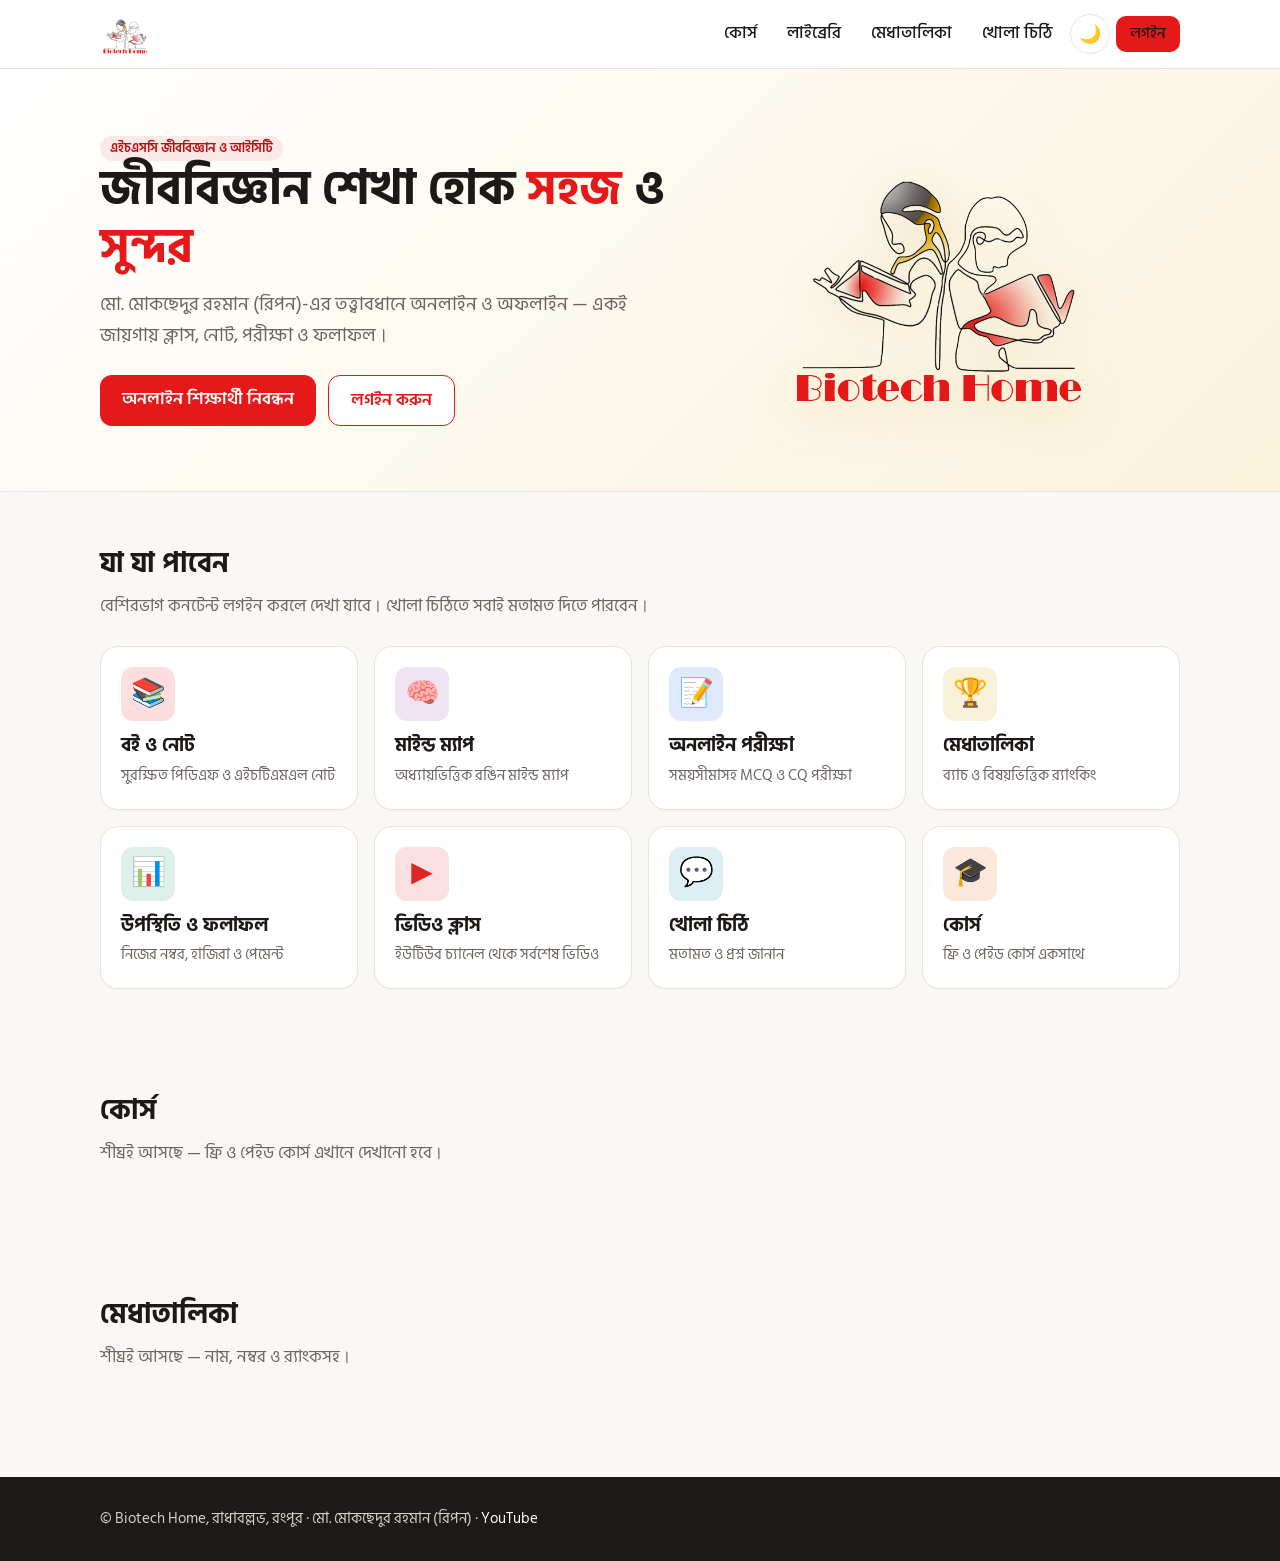
==== site/index.html @ c335e8e0 "Add website v1: home, login, register, dashboard, admin, open letters, dark mode Co-Authored-By: Cla" ====
<!DOCTYPE html>
<html lang="bn"><head><meta charset="utf-8"><meta name="viewport" content="width=device-width,initial-scale=1">
<title>Biotech Home — এইচএসসি জীববিজ্ঞান</title><link rel="icon" href="assets/favicon.png"><link rel="stylesheet" href="css/style.css"><script>try{var t=localStorage.getItem("bh-theme")||(matchMedia("(prefers-color-scheme: dark)").matches?"dark":"light");document.documentElement.dataset.theme=t}catch(e){}</script></head><body>
<header class="top"><div class="wrap"><a class="brand" href="index.html"><img src="assets/logo-clear.png" alt="Biotech Home"></a>
<nav class="nav"><a class="hide-m" href="index.html#courses">কোর্স</a><a class="hide-m" href="index.html#library">লাইব্রেরি</a><a class="hide-m" href="index.html#merit">মেধাতালিকা</a><a class="hide-m" href="letters.html">খোলা চিঠি</a><button class="theme" id="theme" aria-label="থিম পরিবর্তন">🌙</button><span id="navauth"><a class="btn sm" href="login.html">লগইন</a></span></nav></div></header>

<section class="hero"><div class="wrap"><div><span class="tag red">এইচএসসি জীববিজ্ঞান ও আইসিটি</span>
<h1>জীববিজ্ঞান শেখা হোক <em>সহজ</em> ও <em>সুন্দর</em></h1>
<p>মো. মোকছেদুর রহমান (রিপন)-এর তত্ত্বাবধানে অনলাইন ও অফলাইন — একই জায়গায় ক্লাস, নোট, পরীক্ষা ও ফলাফল।</p>
<div class="cta"><a class="btn" href="register.html">অনলাইন শিক্ষার্থী নিবন্ধন</a><a class="btn ghost" href="login.html">লগইন করুন</a></div></div>
<div class="art"><img src="assets/logo-clear.png" alt="Biotech Home লোগো"></div></div></section>
<section class="blk" id="library"><div class="wrap"><h2>যা যা পাবেন</h2><p class="sub">বেশিরভাগ কনটেন্ট লগইন করলে দেখা যাবে। খোলা চিঠিতে সবাই মতামত দিতে পারবেন।</p><div class="grid"><a class="card tile" style="--c:#E51919" href="login.html"><div class="ic">📚</div><b>বই ও নোট</b><span>সুরক্ষিত পিডিএফ ও এইচটিএমএল নোট</span></a><a class="card tile" style="--c:#8E44AD" href="login.html"><div class="ic">🧠</div><b>মাইন্ড ম্যাপ</b><span>অধ্যায়ভিত্তিক রঙিন মাইন্ড ম্যাপ</span></a><a class="card tile" style="--c:#2563EB" href="login.html"><div class="ic">📝</div><b>অনলাইন পরীক্ষা</b><span>সময়সীমাসহ MCQ ও CQ পরীক্ষা</span></a><a class="card tile" style="--c:#D99A00" href="login.html"><div class="ic">🏆</div><b>মেধাতালিকা</b><span>ব্যাচ ও বিষয়ভিত্তিক র‍্যাংকিং</span></a><a class="card tile" style="--c:#0E9F6E" href="login.html"><div class="ic">📊</div><b>উপস্থিতি ও ফলাফল</b><span>নিজের নম্বর, হাজিরা ও পেমেন্ট</span></a><a class="card tile" style="--c:#DC2626" href="login.html"><div class="ic">▶️</div><b>ভিডিও ক্লাস</b><span>ইউটিউব চ্যানেল থেকে সর্বশেষ ভিডিও</span></a><a class="card tile" style="--c:#0891B2" href="letters.html"><div class="ic">💬</div><b>খোলা চিঠি</b><span>মতামত ও প্রশ্ন জানান</span></a><a class="card tile" style="--c:#EA580C" href="login.html"><div class="ic">🎓</div><b>কোর্স</b><span>ফ্রি ও পেইড কোর্স একসাথে</span></a></div></div></section>
<section class="blk" id="courses"><div class="wrap"><h2>কোর্স</h2><p class="sub">শীঘ্রই আসছে — ফ্রি ও পেইড কোর্স এখানে দেখানো হবে।</p></div></section>
<section class="blk" id="merit"><div class="wrap"><h2>মেধাতালিকা</h2><p class="sub">শীঘ্রই আসছে — নাম, নম্বর ও র‍্যাংকসহ।</p></div></section>
<footer class="foot"><div class="wrap">© Biotech Home, রাধাবল্লভ, রংপুর · মো. মোকছেদুর রহমান (রিপন) · <a href="https://www.youtube.com/@reponsathi">YouTube</a></div></footer><script src="js/vendor/supabase.js"></script><script src="js/app.js"></script><script>(async()=>{const p=await getProfile();if(p)$('#navauth').innerHTML='<a class="btn sm" href="dashboard.html">আমার ড্যাশবোর্ড</a>'})()</script></body></html>
---- site/css/style.css ----
@font-face{font-family:"Hind Siliguri";font-weight:400;font-display:swap;src:url(../fonts/hind-siliguri-bengali-400-normal.woff2) format("woff2");unicode-range:U+0980-09FF,U+200C-200D,U+25CC}
@font-face{font-family:"Hind Siliguri";font-weight:400;font-display:swap;src:url(../fonts/hind-siliguri-latin-400-normal.woff2) format("woff2");unicode-range:U+0000-00FF,U+2000-206F}
@font-face{font-family:"Hind Siliguri";font-weight:500;font-display:swap;src:url(../fonts/hind-siliguri-bengali-500-normal.woff2) format("woff2");unicode-range:U+0980-09FF,U+200C-200D,U+25CC}
@font-face{font-family:"Hind Siliguri";font-weight:500;font-display:swap;src:url(../fonts/hind-siliguri-latin-500-normal.woff2) format("woff2");unicode-range:U+0000-00FF,U+2000-206F}
@font-face{font-family:"Hind Siliguri";font-weight:600;font-display:swap;src:url(../fonts/hind-siliguri-bengali-600-normal.woff2) format("woff2");unicode-range:U+0980-09FF,U+200C-200D,U+25CC}
@font-face{font-family:"Hind Siliguri";font-weight:600;font-display:swap;src:url(../fonts/hind-siliguri-latin-600-normal.woff2) format("woff2");unicode-range:U+0000-00FF,U+2000-206F}
@font-face{font-family:"Hind Siliguri";font-weight:700;font-display:swap;src:url(../fonts/hind-siliguri-bengali-700-normal.woff2) format("woff2");unicode-range:U+0980-09FF,U+200C-200D,U+25CC}
@font-face{font-family:"Hind Siliguri";font-weight:700;font-display:swap;src:url(../fonts/hind-siliguri-latin-700-normal.woff2) format("woff2");unicode-range:U+0000-00FF,U+2000-206F}
:root{color-scheme:light;--red:#E51919;--red-d:#B80F0F;--ink:#1c1917;--gold:#B07A00;--gold-l:#FBF3DC;--bg:#FAF8F5;--card:#fff;--line:#E8E3DC;--mut:#6b6560;--ok:#157347;--r:14px}
*{box-sizing:border-box}html{scroll-behavior:smooth}
body{margin:0;font-family:"Hind Siliguri",system-ui,sans-serif;background:var(--bg);color:var(--ink);line-height:1.6;font-size:17px}
a{color:var(--red);text-decoration:none}a:hover{text-decoration:underline}
.wrap{max-width:1120px;margin:0 auto;padding:0 20px}
.top{background:#fff;border-bottom:1px solid var(--line);position:sticky;top:0;z-index:20}
.top .wrap{display:flex;align-items:center;gap:18px;height:68px}
.brand{display:flex;align-items:center;gap:10px;font-weight:700;color:var(--ink)}.brand:hover{text-decoration:none}
.brand img{height:46px;width:auto}
.nav{margin-left:auto;display:flex;gap:6px;align-items:center;flex-wrap:wrap}
.nav a{padding:8px 12px;border-radius:10px;color:var(--ink);font-weight:500}.nav a:hover{background:var(--gold-l);text-decoration:none}
.btn{display:inline-block;border:0;cursor:pointer;font:inherit;font-weight:600;padding:11px 22px;border-radius:12px;background:var(--red);color:#fff;transition:.15s}
.btn:hover{background:var(--red-d);text-decoration:none}.btn:disabled{opacity:.6;cursor:wait}
.btn.ghost{background:#fff;color:var(--red);border:1.5px solid var(--red)}.btn.ghost:hover{background:#fff4f4}
.btn.dark{background:var(--ink)}.btn.sm{padding:6px 14px;font-size:15px}
.hero{background:linear-gradient(135deg,#fff 0%,var(--gold-l) 100%);border-bottom:1px solid var(--line)}
.hero .wrap{display:grid;grid-template-columns:1.1fr .9fr;gap:30px;align-items:center;padding:56px 20px}
.hero h1{font-size:clamp(30px,4.4vw,48px);line-height:1.2;margin:0 0 14px}.hero h1 em{color:var(--red);font-style:normal}
.hero p{color:var(--mut);font-size:19px;margin:0 0 24px}
.hero .cta{display:flex;gap:12px;flex-wrap:wrap}
.hero .art{text-align:center}.hero .art img{max-width:340px;width:100%;filter:drop-shadow(0 10px 24px rgba(176,122,0,.25))}
section.blk{padding:50px 0}section.blk h2{font-size:28px;margin:0 0 6px}.sub{color:var(--mut);margin:0 0 26px}
.grid{display:grid;grid-template-columns:repeat(auto-fill,minmax(230px,1fr));gap:16px}
.card{background:var(--card);border:1px solid var(--line);border-radius:var(--r);padding:20px;box-shadow:0 1px 2px rgba(0,0,0,.03)}
.tile{display:block;color:var(--ink);transition:.15s}.tile:hover{transform:translateY(-3px);box-shadow:0 10px 24px rgba(0,0,0,.08);text-decoration:none}
.tile .ic{width:46px;height:46px;border-radius:12px;background:var(--gold-l);color:var(--gold);display:grid;place-items:center;font-size:24px;margin-bottom:10px}
.tile b{display:block;font-size:18px}.tile span{color:var(--mut);font-size:15px}
.tag{display:inline-block;font-size:13px;font-weight:600;padding:2px 10px;border-radius:99px;background:var(--gold-l);color:var(--gold)}
.tag.red{background:#fde8e8;color:var(--red-d)}.tag.ok{background:#e3f4ea;color:var(--ok)}
.foot{background:var(--ink);color:#d6d0c8;padding:30px 0;margin-top:30px;font-size:15px}.foot a{color:#fff}
.auth{min-height:calc(100vh - 68px);display:grid;place-items:center;padding:30px 16px}
.auth .box{width:100%;max-width:440px}.auth h1{margin:0 0 4px;font-size:26px}
.tabs{display:flex;background:#f1ece5;border-radius:12px;padding:4px;margin:16px 0}
.tabs button{flex:1;border:0;background:none;font:inherit;font-weight:600;padding:9px 6px;border-radius:9px;cursor:pointer;color:var(--mut)}
.tabs button.on{background:#fff;color:var(--red);box-shadow:0 1px 3px rgba(0,0,0,.1)}
label{display:block;font-weight:600;margin:12px 0 4px;font-size:15px}
input,select{width:100%;font:inherit;padding:11px 13px;border:1.5px solid var(--line);border-radius:10px;background:#fff}
input:focus,select:focus{outline:0;border-color:var(--red);box-shadow:0 0 0 3px #e5191922}
.hint{color:var(--mut);font-size:14px;margin-top:4px}
.msg{margin-top:14px;padding:10px 14px;border-radius:10px;font-size:15px;display:none}
.msg.err{display:block;background:#fde8e8;color:var(--red-d)}.msg.ok{display:block;background:#e3f4ea;color:var(--ok)}
.full{width:100%;margin-top:18px}
.pane[hidden]{display:none}
table{width:100%;border-collapse:collapse;font-size:15px}th,td{text-align:left;padding:9px 10px;border-bottom:1px solid var(--line)}th{color:var(--mut);font-weight:600}
.tw{overflow-x:auto}
.two{display:grid;grid-template-columns:1fr 1fr;gap:12px}
.pagehead{padding:30px 0 10px}.pagehead h1{margin:0}
.wm{user-select:none;-webkit-user-select:none}
@media(max-width:800px){.hero .wrap{grid-template-columns:1fr}.hero .art{order:-1}.hero .art img{max-width:200px}.two{grid-template-columns:1fr}.nav a.hide-m{display:none}}
@media print{body{display:none}}

[data-theme=dark]{color-scheme:dark;--ink:#f3efe9;--bg:#14110f;--card:#1e1a17;--line:#332d28;--mut:#a79f96;--gold:#E3AE2B;--gold-l:#2a2113;--red:#F0443F;--red-d:#D93732}
[data-theme=dark] .top{background:#1a1613}[data-theme=dark] .hero{background:linear-gradient(135deg,#1a1613,#2a2113)}
[data-theme=dark] input,[data-theme=dark] select{background:#14110f;color:var(--ink)}
[data-theme=dark] .tabs{background:#14110f}[data-theme=dark] .tabs button.on{background:#2a2420}
[data-theme=dark] .btn.ghost{background:transparent}[data-theme=dark] .btn.dark{background:#3a332d}
[data-theme=dark] .tag.red{background:#3a1a19;color:#ff9a96}[data-theme=dark] .tag.ok{background:#12301f;color:#6fdc9c}
[data-theme=dark] .msg.err{background:#3a1a19;color:#ff9a96}[data-theme=dark] .msg.ok{background:#12301f;color:#6fdc9c}
[data-theme=dark] .brand img,[data-theme=dark] .hero .art img{background:#fff;border-radius:14px;padding:4px 8px}
.theme{border:1.5px solid var(--line);background:var(--card);color:var(--ink);width:40px;height:40px;border-radius:50%;cursor:pointer;font-size:18px;transition:.2s}.theme:hover{transform:rotate(20deg);border-color:var(--gold)}
body,.top,.card{transition:background .25s,color .25s,border-color .25s}
/* dynamic tiles */
.tile{--c:#E51919;position:relative;overflow:hidden;isolation:isolate;border-radius:18px;transition:transform .25s,box-shadow .25s,border-color .25s,color .25s}
.tile::before{content:"";position:absolute;inset:0;z-index:-1;background:linear-gradient(135deg,var(--c),color-mix(in srgb,var(--c) 55%,#000));opacity:0;transform:scale(.6);transform-origin:top left;border-radius:inherit;transition:opacity .3s,transform .35s}
.tile::after{content:"→";position:absolute;right:18px;bottom:14px;font-size:22px;color:#fff;opacity:0;transform:translateX(-8px);transition:.3s}
.tile .ic{width:54px;height:54px;font-size:28px;background:color-mix(in srgb,var(--c) 14%,transparent);color:var(--c);transition:.3s}
.tile span{transition:color .3s}
.tile:hover,.tile:focus-visible,.tile:active{transform:translateY(-6px) scale(1.02);border-color:var(--c);box-shadow:0 16px 34px color-mix(in srgb,var(--c) 38%,transparent);text-decoration:none;color:#fff}
.tile:hover::before,.tile:focus-visible::before,.tile:active::before{opacity:1;transform:scale(1.6)}
.tile:hover::after,.tile:focus-visible::after,.tile:active::after{opacity:1;transform:none}
.tile:hover .ic,.tile:active .ic{background:rgba(255,255,255,.22);color:#fff;transform:rotate(-8deg) scale(1.12)}
.tile:hover span,.tile:active span{color:#ffffffd9}
.tile b{font-size:19px}
.letter{border-left:4px solid var(--gold)}.letter b{display:block}.letter small{color:var(--mut)}
.letter p{margin:6px 0 0;white-space:pre-wrap;word-break:break-word}
.hp{position:absolute;left:-9999px;opacity:0}
textarea{width:100%;font:inherit;padding:11px 13px;border:1.5px solid var(--line);border-radius:10px;background:#fff;min-height:110px;resize:vertical}
textarea:focus{outline:0;border-color:var(--red);box-shadow:0 0 0 3px #e5191922}
[data-theme=dark] textarea{background:#14110f;color:var(--ink)}
@media(hover:none){.tile:active{transform:scale(.98)}}

.foot{background:#1c1917;color:#d6d0c8}.foot a{color:#fff}
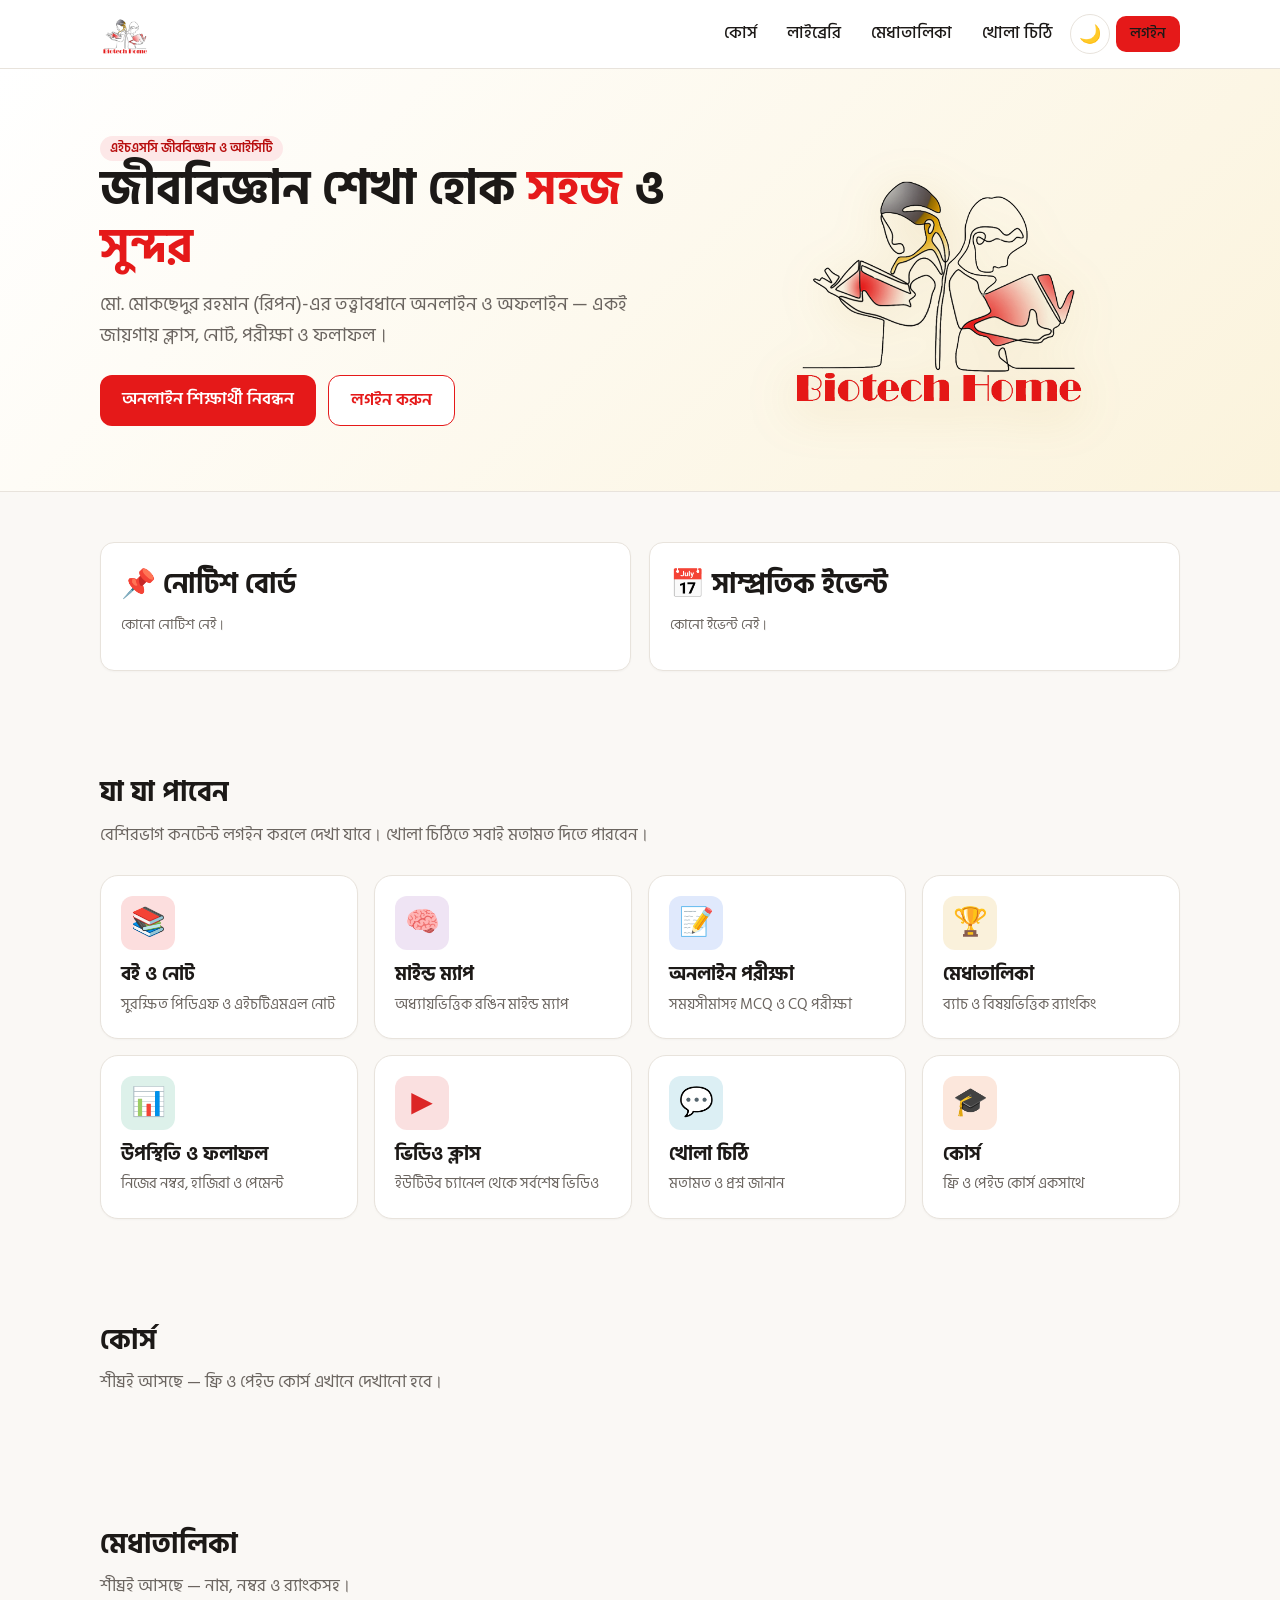
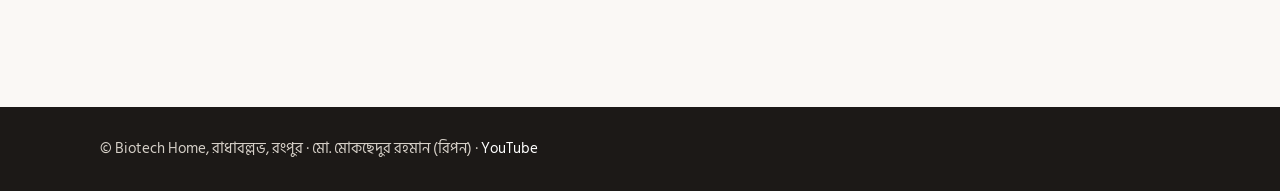
==== commit 18815ea7: "Add breaking news ticker, notice board and events Co-Authored-By: Claude Sonnet 5.5 <noreply@anthrop" ====
--- a/site/index.html
+++ b/site/index.html
@@ -4,12 +4,18 @@
 <header class="top"><div class="wrap"><a class="brand" href="index.html"><img src="assets/logo-clear.png" alt="Biotech Home"></a>
 <nav class="nav"><a class="hide-m" href="index.html#courses">কোর্স</a><a class="hide-m" href="index.html#library">লাইব্রেরি</a><a class="hide-m" href="index.html#merit">মেধাতালিকা</a><a class="hide-m" href="letters.html">খোলা চিঠি</a><button class="theme" id="theme" aria-label="থিম পরিবর্তন">🌙</button><span id="navauth"><a class="btn sm" href="login.html">লগইন</a></span></nav></div></header>
 
+<div class="ticker" id="tk" hidden aria-label="ব্রেকিং নিউজ"><div class="in" id="tkin"></div></div>
 <section class="hero"><div class="wrap"><div><span class="tag red">এইচএসসি জীববিজ্ঞান ও আইসিটি</span>
 <h1>জীববিজ্ঞান শেখা হোক <em>সহজ</em> ও <em>সুন্দর</em></h1>
 <p>মো. মোকছেদুর রহমান (রিপন)-এর তত্ত্বাবধানে অনলাইন ও অফলাইন — একই জায়গায় ক্লাস, নোট, পরীক্ষা ও ফলাফল।</p>
 <div class="cta"><a class="btn" href="register.html">অনলাইন শিক্ষার্থী নিবন্ধন</a><a class="btn ghost" href="login.html">লগইন করুন</a></div></div>
 <div class="art"><img src="assets/logo-clear.png" alt="Biotech Home লোগো"></div></div></section>
+<section class="blk" id="notices"><div class="wrap"><div class="posts"><div class="card"><h2 style="margin-top:0">📌 নোটিশ বোর্ড</h2><div id="nb"><p class="hint">কোনো নোটিশ নেই।</p></div></div><div class="card"><h2 style="margin-top:0">📅 সাম্প্রতিক ইভেন্ট</h2><div id="ev"><p class="hint">কোনো ইভেন্ট নেই।</p></div></div></div></div></section>
 <section class="blk" id="library"><div class="wrap"><h2>যা যা পাবেন</h2><p class="sub">বেশিরভাগ কনটেন্ট লগইন করলে দেখা যাবে। খোলা চিঠিতে সবাই মতামত দিতে পারবেন।</p><div class="grid"><a class="card tile" style="--c:#E51919" href="login.html"><div class="ic">📚</div><b>বই ও নোট</b><span>সুরক্ষিত পিডিএফ ও এইচটিএমএল নোট</span></a><a class="card tile" style="--c:#8E44AD" href="login.html"><div class="ic">🧠</div><b>মাইন্ড ম্যাপ</b><span>অধ্যায়ভিত্তিক রঙিন মাইন্ড ম্যাপ</span></a><a class="card tile" style="--c:#2563EB" href="login.html"><div class="ic">📝</div><b>অনলাইন পরীক্ষা</b><span>সময়সীমাসহ MCQ ও CQ পরীক্ষা</span></a><a class="card tile" style="--c:#D99A00" href="login.html"><div class="ic">🏆</div><b>মেধাতালিকা</b><span>ব্যাচ ও বিষয়ভিত্তিক র‍্যাংকিং</span></a><a class="card tile" style="--c:#0E9F6E" href="login.html"><div class="ic">📊</div><b>উপস্থিতি ও ফলাফল</b><span>নিজের নম্বর, হাজিরা ও পেমেন্ট</span></a><a class="card tile" style="--c:#DC2626" href="login.html"><div class="ic">▶️</div><b>ভিডিও ক্লাস</b><span>ইউটিউব চ্যানেল থেকে সর্বশেষ ভিডিও</span></a><a class="card tile" style="--c:#0891B2" href="letters.html"><div class="ic">💬</div><b>খোলা চিঠি</b><span>মতামত ও প্রশ্ন জানান</span></a><a class="card tile" style="--c:#EA580C" href="login.html"><div class="ic">🎓</div><b>কোর্স</b><span>ফ্রি ও পেইড কোর্স একসাথে</span></a></div></div></section>
 <section class="blk" id="courses"><div class="wrap"><h2>কোর্স</h2><p class="sub">শীঘ্রই আসছে — ফ্রি ও পেইড কোর্স এখানে দেখানো হবে।</p></div></section>
 <section class="blk" id="merit"><div class="wrap"><h2>মেধাতালিকা</h2><p class="sub">শীঘ্রই আসছে — নাম, নম্বর ও র‍্যাংকসহ।</p></div></section>
-<footer class="foot"><div class="wrap">© Biotech Home, রাধাবল্লভ, রংপুর · মো. মোকছেদুর রহমান (রিপন) · <a href="https://www.youtube.com/@reponsathi">YouTube</a></div></footer><script src="js/vendor/supabase.js"></script><script src="js/app.js"></script><script>(async()=>{const p=await getProfile();if(p)$('#navauth').innerHTML='<a class="btn sm" href="dashboard.html">আমার ড্যাশবোর্ড</a>'})()</script></body></html>+<footer class="foot"><div class="wrap">© Biotech Home, রাধাবল্লভ, রংপুর · মো. মোকছেদুর রহমান (রিপন) · <a href="https://www.youtube.com/@reponsathi">YouTube</a></div></footer><script src="js/vendor/supabase.js"></script><script src="js/app.js"></script><script>(async()=>{const p=await getProfile();if(p)$('#navauth').innerHTML='<a class="btn sm" href="dashboard.html">আমার ড্যাশবোর্ড</a>'})()</script><script>(async function(){try{const {data}=await sb.from('site_posts').select('id,kind,title,body,event_date,created_at').eq('is_active',true).order('created_at',{ascending:false}).limit(60);if(!data)return;
+const bn=d=>new Date(d+'T00:00:00').toLocaleDateString('bn-BD',{day:'numeric',month:'long',year:'numeric'});
+const tk=data.filter(x=>x.kind==='ticker');if(tk.length){const w=$('#tkin');tk.forEach(x=>{const s=document.createElement('span');const b=document.createElement('b');b.textContent='ব্রেকিং';s.append(b,x.title);w.append(s)});$('#tk').hidden=false}
+function fill(id,kind,max){const l=data.filter(x=>x.kind===kind).slice(0,max);if(!l.length)return;const box=$(id);box.replaceChildren();l.forEach(x=>{const d=document.createElement('div');d.className='post';const b=document.createElement('b');b.textContent=x.title;d.append(b);const dt=x.event_date||x.created_at.slice(0,10);const sm=document.createElement('small');sm.textContent=bn(dt);d.append(sm);if(x.body){const p=document.createElement('p');p.textContent=x.body;d.append(p)}box.append(d)})}
+fill('#nb','notice',8);fill('#ev','event',8)}catch(e){}})();</script></body></html>
--- a/site/css/style.css
+++ b/site/css/style.css
@@ -88,3 +88,12 @@
 @media(hover:none){.tile:active{transform:scale(.98)}}
 
 .foot{background:#1c1917;color:#d6d0c8}.foot a{color:#fff}
+
+/* ticker, notices, events */
+.ticker{background:var(--red);color:#fff;overflow:hidden;white-space:nowrap;font-size:16px}
+.ticker .in{display:inline-flex;gap:60px;padding:8px 0;animation:tk 40s linear infinite}
+.ticker:hover .in{animation-play-state:paused}.ticker b{background:#fff;color:var(--red);border-radius:6px;padding:1px 8px;margin-right:10px}
+@keyframes tk{from{transform:translateX(100vw)}to{transform:translateX(-100%)}}
+@media(prefers-reduced-motion:reduce){.ticker .in{animation:none;white-space:normal;flex-wrap:wrap;gap:20px;padding:8px 20px}}
+.posts{display:grid;grid-template-columns:1fr 1fr;gap:18px}@media(max-width:800px){.posts{grid-template-columns:1fr}}
+.post{padding:12px 0;border-bottom:1px solid var(--line)}.post:last-child{border-bottom:0}.post b{display:block}.post small{color:var(--mut)}.post p{margin:4px 0 0;white-space:pre-wrap}
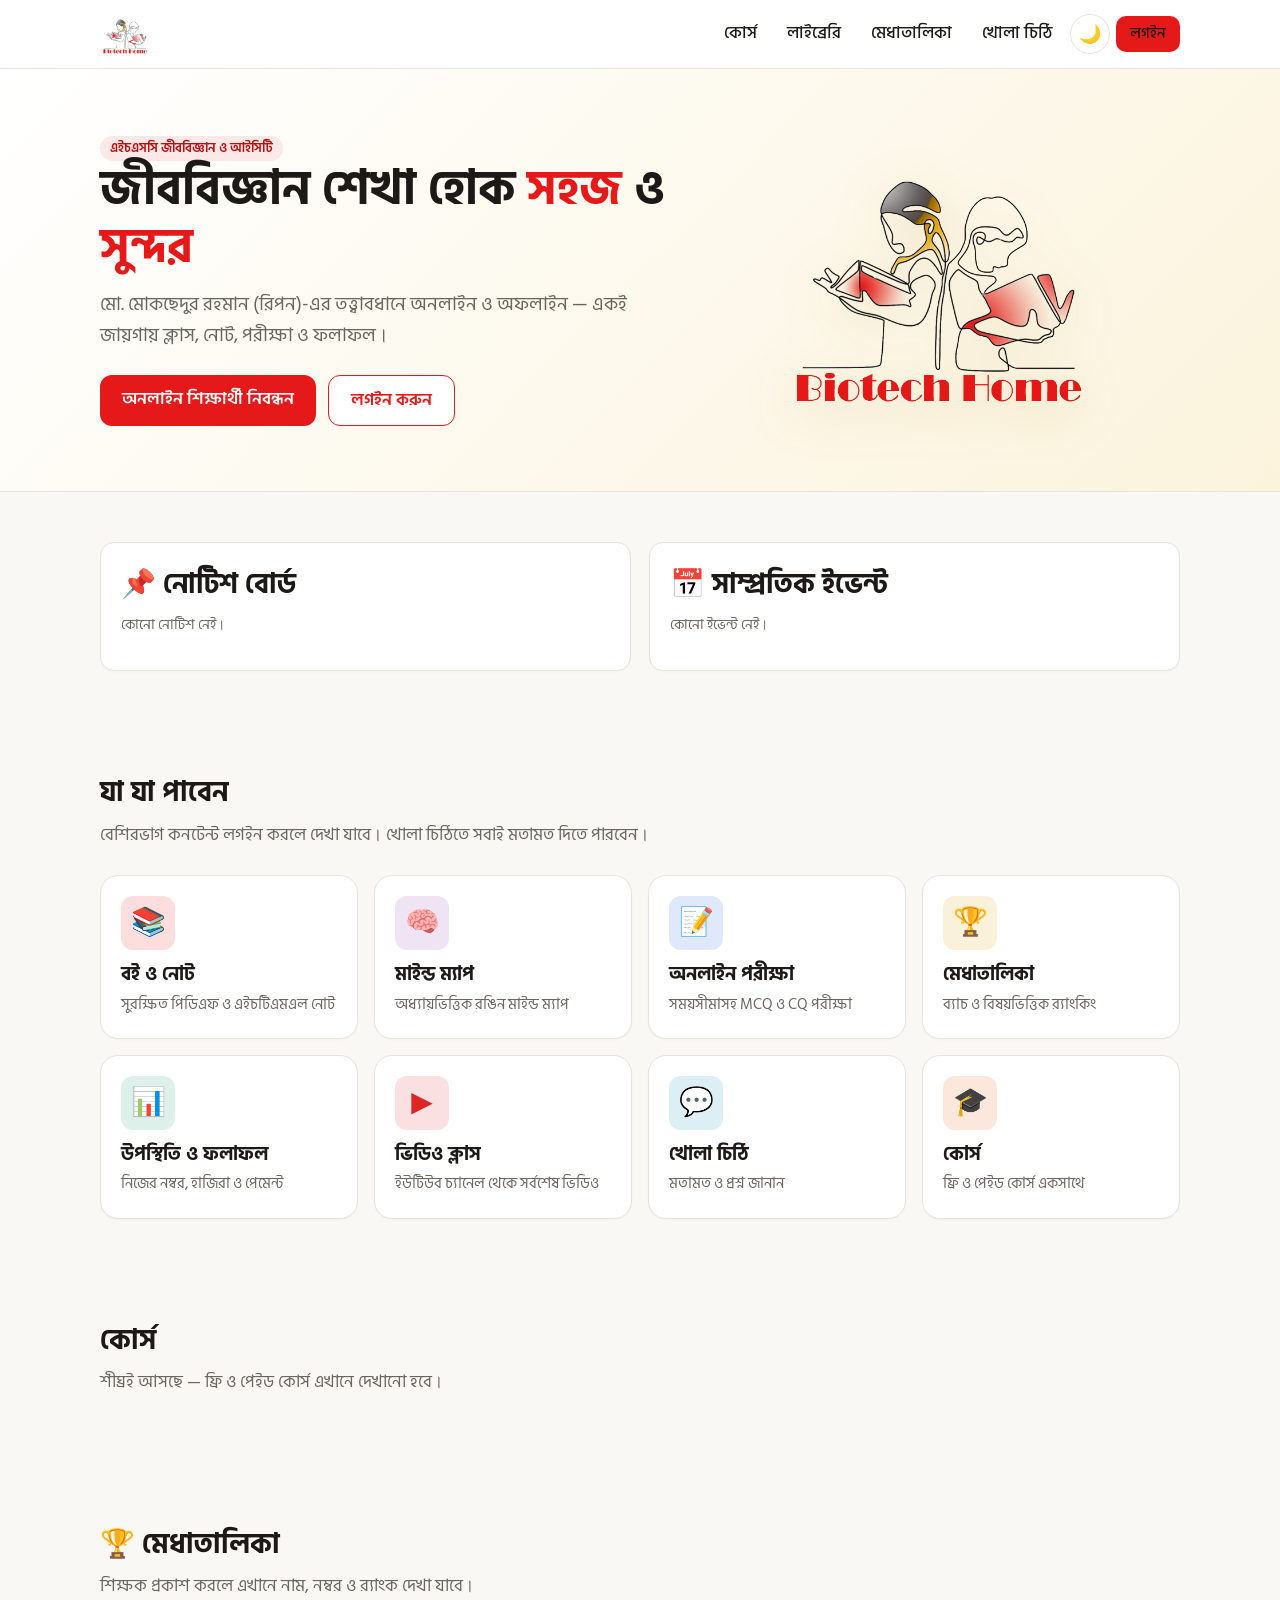
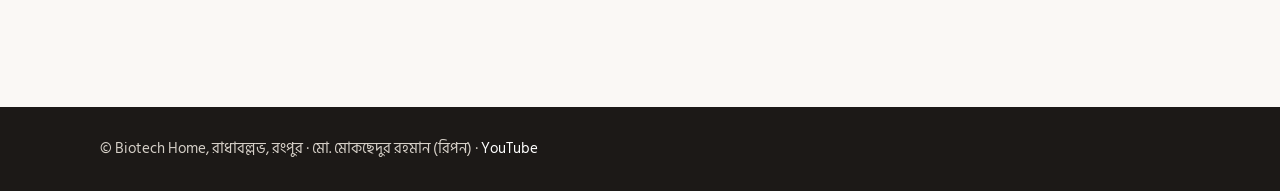
==== commit 00fc5f15: "Add course and batch management; public course list Co-Authored-By: Claude Sonnet 5.5 <noreply@anthr" ====
--- a/site/index.html
+++ b/site/index.html
@@ -12,10 +12,17 @@
 <div class="art"><img src="assets/logo-clear.png" alt="Biotech Home লোগো"></div></div></section>
 <section class="blk" id="notices"><div class="wrap"><div class="posts"><div class="card"><h2 style="margin-top:0">📌 নোটিশ বোর্ড</h2><div id="nb"><p class="hint">কোনো নোটিশ নেই।</p></div></div><div class="card"><h2 style="margin-top:0">📅 সাম্প্রতিক ইভেন্ট</h2><div id="ev"><p class="hint">কোনো ইভেন্ট নেই।</p></div></div></div></div></section>
 <section class="blk" id="library"><div class="wrap"><h2>যা যা পাবেন</h2><p class="sub">বেশিরভাগ কনটেন্ট লগইন করলে দেখা যাবে। খোলা চিঠিতে সবাই মতামত দিতে পারবেন।</p><div class="grid"><a class="card tile" style="--c:#E51919" href="login.html"><div class="ic">📚</div><b>বই ও নোট</b><span>সুরক্ষিত পিডিএফ ও এইচটিএমএল নোট</span></a><a class="card tile" style="--c:#8E44AD" href="login.html"><div class="ic">🧠</div><b>মাইন্ড ম্যাপ</b><span>অধ্যায়ভিত্তিক রঙিন মাইন্ড ম্যাপ</span></a><a class="card tile" style="--c:#2563EB" href="login.html"><div class="ic">📝</div><b>অনলাইন পরীক্ষা</b><span>সময়সীমাসহ MCQ ও CQ পরীক্ষা</span></a><a class="card tile" style="--c:#D99A00" href="login.html"><div class="ic">🏆</div><b>মেধাতালিকা</b><span>ব্যাচ ও বিষয়ভিত্তিক র‍্যাংকিং</span></a><a class="card tile" style="--c:#0E9F6E" href="login.html"><div class="ic">📊</div><b>উপস্থিতি ও ফলাফল</b><span>নিজের নম্বর, হাজিরা ও পেমেন্ট</span></a><a class="card tile" style="--c:#DC2626" href="login.html"><div class="ic">▶️</div><b>ভিডিও ক্লাস</b><span>ইউটিউব চ্যানেল থেকে সর্বশেষ ভিডিও</span></a><a class="card tile" style="--c:#0891B2" href="letters.html"><div class="ic">💬</div><b>খোলা চিঠি</b><span>মতামত ও প্রশ্ন জানান</span></a><a class="card tile" style="--c:#EA580C" href="login.html"><div class="ic">🎓</div><b>কোর্স</b><span>ফ্রি ও পেইড কোর্স একসাথে</span></a></div></div></section>
-<section class="blk" id="courses"><div class="wrap"><h2>কোর্স</h2><p class="sub">শীঘ্রই আসছে — ফ্রি ও পেইড কোর্স এখানে দেখানো হবে।</p></div></section>
-<section class="blk" id="merit"><div class="wrap"><h2>মেধাতালিকা</h2><p class="sub">শীঘ্রই আসছে — নাম, নম্বর ও র‍্যাংকসহ।</p></div></section>
+<section class="blk" id="courses"><div class="wrap"><h2>কোর্স</h2><p class="sub" id="cp">শীঘ্রই আসছে — ফ্রি ও পেইড কোর্স এখানে দেখানো হবে।</p><div class="grid" id="cg"></div></div></section>
+<section class="blk" id="merit"><div class="wrap"><h2>🏆 মেধাতালিকা</h2><p class="sub" id="mp">শিক্ষক প্রকাশ করলে এখানে নাম, নম্বর ও র‍্যাংক দেখা যাবে।</p>
+<div class="card" id="mc" hidden><div class="two"><div><label>সেশন</label><select id="ms"></select></div><div><label>পরীক্ষা</label><select id="me"></select></div></div><div class="tw" style="margin-top:12px"><table><thead><tr><th>র‍্যাংক</th><th>নাম</th><th>নম্বর</th><th>%</th></tr></thead><tbody id="mb"></tbody></table></div></div></div></section>
 <footer class="foot"><div class="wrap">© Biotech Home, রাধাবল্লভ, রংপুর · মো. মোকছেদুর রহমান (রিপন) · <a href="https://www.youtube.com/@reponsathi">YouTube</a></div></footer><script src="js/vendor/supabase.js"></script><script src="js/app.js"></script><script>(async()=>{const p=await getProfile();if(p)$('#navauth').innerHTML='<a class="btn sm" href="dashboard.html">আমার ড্যাশবোর্ড</a>'})()</script><script>(async function(){try{const {data}=await sb.from('site_posts').select('id,kind,title,body,event_date,created_at').eq('is_active',true).order('created_at',{ascending:false}).limit(60);if(!data)return;
 const bn=d=>new Date(d+'T00:00:00').toLocaleDateString('bn-BD',{day:'numeric',month:'long',year:'numeric'});
 const tk=data.filter(x=>x.kind==='ticker');if(tk.length){const w=$('#tkin');tk.forEach(x=>{const s=document.createElement('span');const b=document.createElement('b');b.textContent='ব্রেকিং';s.append(b,x.title);w.append(s)});$('#tk').hidden=false}
 function fill(id,kind,max){const l=data.filter(x=>x.kind===kind).slice(0,max);if(!l.length)return;const box=$(id);box.replaceChildren();l.forEach(x=>{const d=document.createElement('div');d.className='post';const b=document.createElement('b');b.textContent=x.title;d.append(b);const dt=x.event_date||x.created_at.slice(0,10);const sm=document.createElement('small');sm.textContent=bn(dt);d.append(sm);if(x.body){const p=document.createElement('p');p.textContent=x.body;d.append(p)}box.append(d)})}
-fill('#nb','notice',8);fill('#ev','event',8)}catch(e){}})();</script></body></html>+fill('#nb','notice',8);fill('#ev','event',8)}catch(e){}})();</script><script>(async function(){try{const {data:ex}=await sb.rpc('merit_exams');if(!ex||!ex.length)return;const bn=n=>Number(n).toLocaleString('bn-BD');
+$('#mc').hidden=false;$('#mp').textContent='সর্বশেষ প্রকাশিত ফলাফলের ভিত্তিতে।';const ys=[...new Set(ex.map(x=>x.session_year))];ys.forEach(y=>$('#ms').append(new Option('HSC '+y,y)));
+function exs(){const y=+$('#ms').value;$('#me').replaceChildren(new Option('সব পরীক্ষার মোট',''));ex.filter(x=>x.session_year===y).forEach(x=>$('#me').append(new Option(x.name+' ('+bn(x.max_marks)+')',x.id)))}
+async function show(){const {data}=await sb.rpc('merit_list',{p_session:+$('#ms').value,p_exam:$('#me').value||null});const tb=$('#mb');tb.replaceChildren();(data||[]).forEach(r=>{const tr=document.createElement('tr');[bn(r.rank),r.full_name,bn(r.marks)+'/'+bn(r.max_marks),bn(r.percent)+'%'].forEach(v=>{const c=document.createElement('td');c.textContent=v;tr.append(c)});tb.append(tr)})}
+$('#ms').onchange=()=>{exs();show()};$('#me').onchange=show;exs();show()}catch(e){}})();</script><script>(async function(){try{const {data}=await sb.from('courses').select('id,title,description,is_paid,price_bdt').eq('is_active',true).order('created_at',{ascending:false}).limit(24);if(!data||!data.length)return;
+$('#cp').textContent='লগইন করে কোর্সে ভর্তি হোন।';const COL=['#E51919','#2563EB','#0E9F6E','#D99A00','#8E44AD','#0891B2'];
+data.forEach((c,i)=>{const a=document.createElement('a');a.className='card tile';a.href='login.html';a.style.setProperty('--c',COL[i%6]);const b=document.createElement('b');b.textContent=c.title;const s=document.createElement('span');s.textContent=(c.is_paid?'পেইড · '+Number(c.price_bdt||0).toLocaleString('bn-BD')+' টাকা':'ফ্রি')+(c.description?' — '+c.description.slice(0,90):'');a.append(b,s);$('#cg').append(a)})}catch(e){}})();</script></body></html>
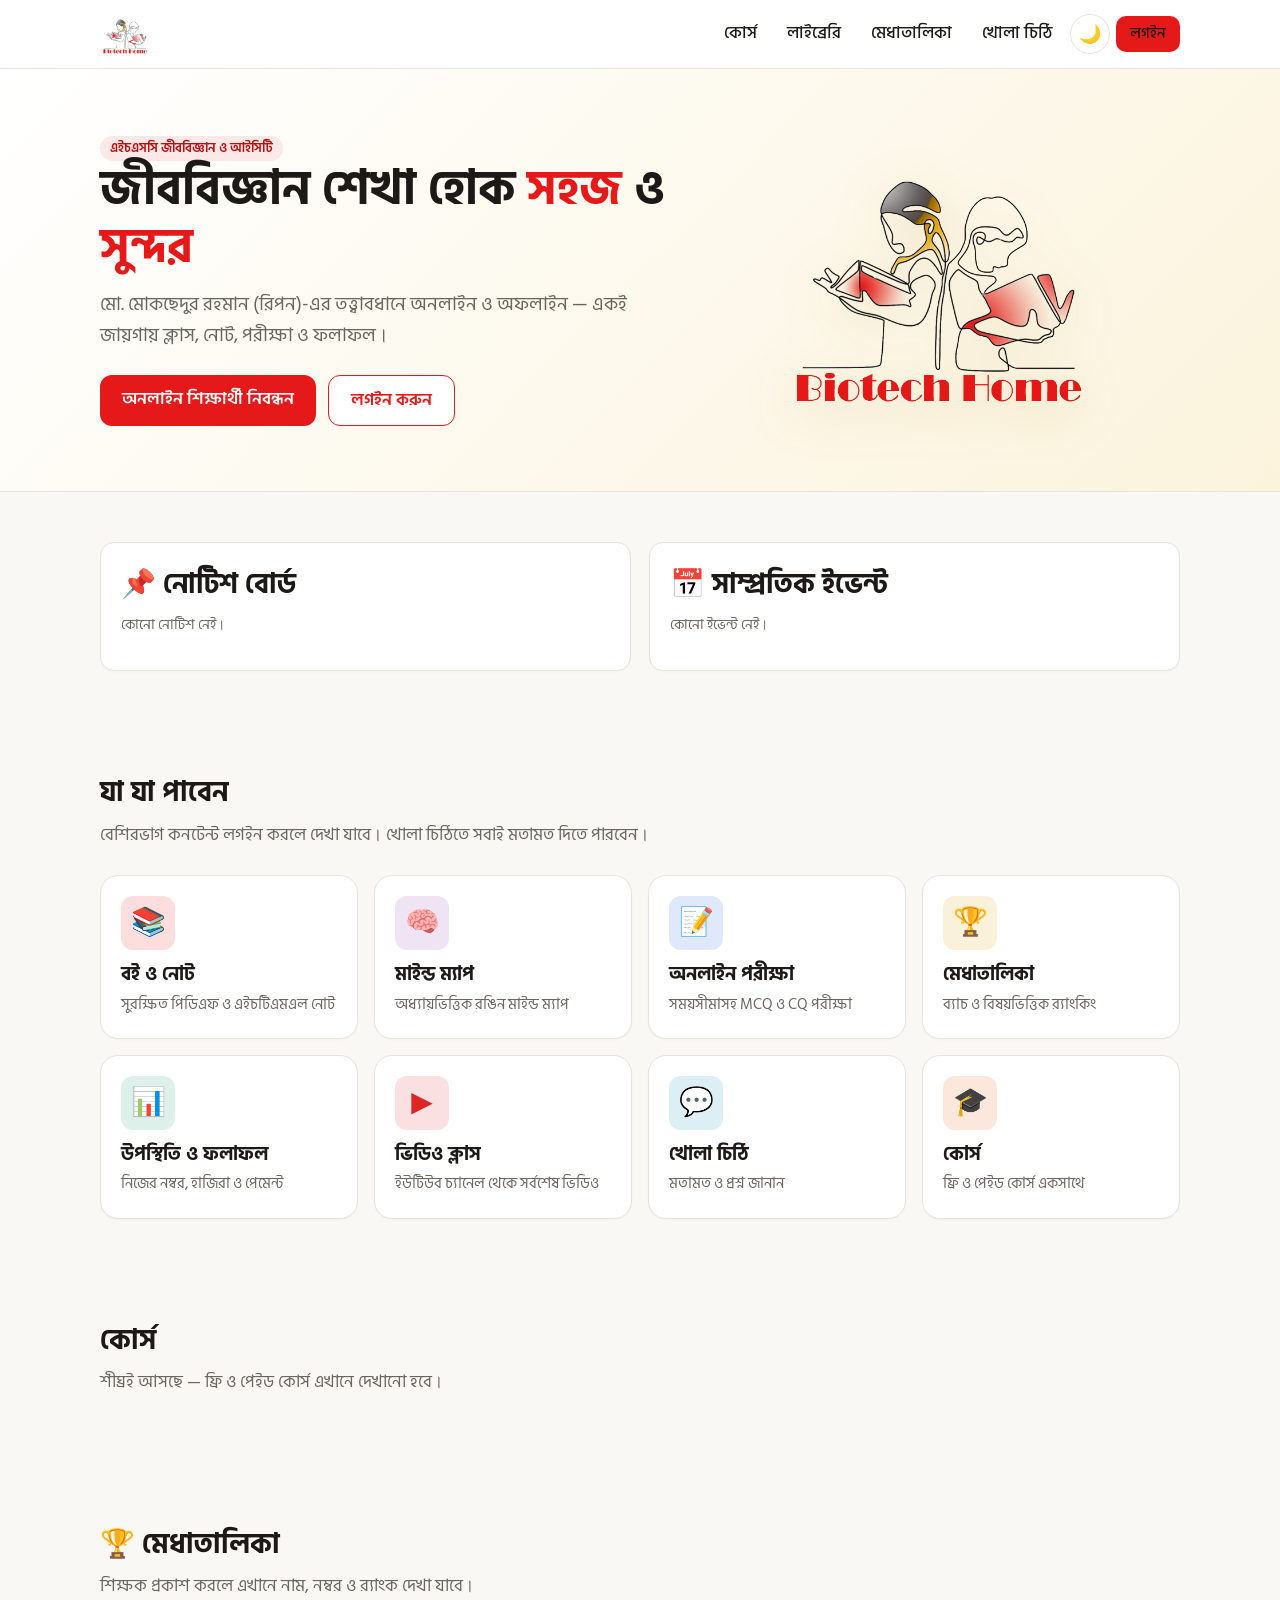
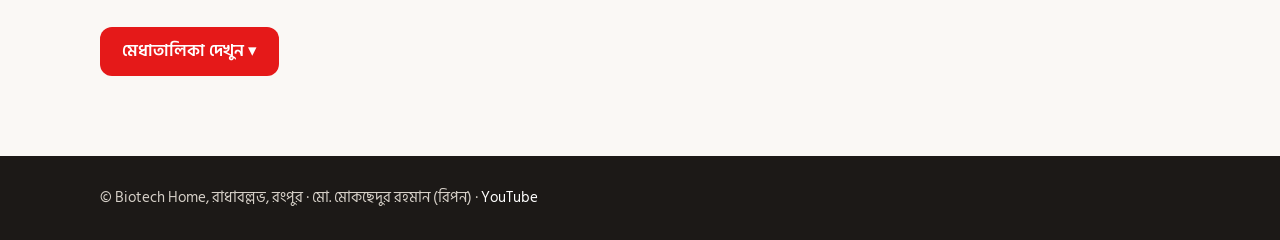
==== commit 6225a5ee: "Tables: zebra stripes + boxed scrolling; merit list collapsed with search Co-Authored-By: Claude Son" ====
--- a/site/index.html
+++ b/site/index.html
@@ -14,15 +14,21 @@
 <section class="blk" id="library"><div class="wrap"><h2>যা যা পাবেন</h2><p class="sub">বেশিরভাগ কনটেন্ট লগইন করলে দেখা যাবে। খোলা চিঠিতে সবাই মতামত দিতে পারবেন।</p><div class="grid"><a class="card tile" style="--c:#E51919" href="login.html"><div class="ic">📚</div><b>বই ও নোট</b><span>সুরক্ষিত পিডিএফ ও এইচটিএমএল নোট</span></a><a class="card tile" style="--c:#8E44AD" href="login.html"><div class="ic">🧠</div><b>মাইন্ড ম্যাপ</b><span>অধ্যায়ভিত্তিক রঙিন মাইন্ড ম্যাপ</span></a><a class="card tile" style="--c:#2563EB" href="login.html"><div class="ic">📝</div><b>অনলাইন পরীক্ষা</b><span>সময়সীমাসহ MCQ ও CQ পরীক্ষা</span></a><a class="card tile" style="--c:#D99A00" href="login.html"><div class="ic">🏆</div><b>মেধাতালিকা</b><span>ব্যাচ ও বিষয়ভিত্তিক র‍্যাংকিং</span></a><a class="card tile" style="--c:#0E9F6E" href="login.html"><div class="ic">📊</div><b>উপস্থিতি ও ফলাফল</b><span>নিজের নম্বর, হাজিরা ও পেমেন্ট</span></a><a class="card tile" style="--c:#DC2626" href="login.html"><div class="ic">▶️</div><b>ভিডিও ক্লাস</b><span>ইউটিউব চ্যানেল থেকে সর্বশেষ ভিডিও</span></a><a class="card tile" style="--c:#0891B2" href="letters.html"><div class="ic">💬</div><b>খোলা চিঠি</b><span>মতামত ও প্রশ্ন জানান</span></a><a class="card tile" style="--c:#EA580C" href="login.html"><div class="ic">🎓</div><b>কোর্স</b><span>ফ্রি ও পেইড কোর্স একসাথে</span></a></div></div></section>
 <section class="blk" id="courses"><div class="wrap"><h2>কোর্স</h2><p class="sub" id="cp">শীঘ্রই আসছে — ফ্রি ও পেইড কোর্স এখানে দেখানো হবে।</p><div class="grid" id="cg"></div></div></section>
 <section class="blk" id="merit"><div class="wrap"><h2>🏆 মেধাতালিকা</h2><p class="sub" id="mp">শিক্ষক প্রকাশ করলে এখানে নাম, নম্বর ও র‍্যাংক দেখা যাবে।</p>
-<div class="card" id="mc" hidden><div class="two"><div><label>সেশন</label><select id="ms"></select></div><div><label>পরীক্ষা</label><select id="me"></select></div></div><div class="tw" style="margin-top:12px"><table><thead><tr><th>র‍্যাংক</th><th>নাম</th><th>নম্বর</th><th>%</th></tr></thead><tbody id="mb"></tbody></table></div></div></div></section>
+<button type="button" class="btn" id="mtog" hidden aria-expanded="false">মেধাতালিকা দেখুন ▾</button>
+<div class="card" id="mc" hidden style="margin-top:14px"><div class="two"><div><label>সেশন</label><select id="ms"></select></div><div><label>পরীক্ষা</label><select id="me"></select></div></div><form class="msrch" id="mf"><input id="mq" type="search" maxlength="60" placeholder="নাম বা র‍্যাংক দিয়ে খুঁজুন" aria-label="খুঁজুন"><button class="btn sm" type="submit">খুঁজুন</button></form><div class="tw" style="margin-top:12px"><table><thead><tr><th>র‍্যাংক</th><th>নাম</th><th>নম্বর</th><th>%</th></tr></thead><tbody id="mb"></tbody></table></div></div></div></section>
 <footer class="foot"><div class="wrap">© Biotech Home, রাধাবল্লভ, রংপুর · মো. মোকছেদুর রহমান (রিপন) · <a href="https://www.youtube.com/@reponsathi">YouTube</a></div></footer><script src="js/vendor/supabase.js"></script><script src="js/app.js"></script><script>(async()=>{const p=await getProfile();if(p)$('#navauth').innerHTML='<a class="btn sm" href="dashboard.html">আমার ড্যাশবোর্ড</a>'})()</script><script>(async function(){try{const {data}=await sb.from('site_posts').select('id,kind,title,body,event_date,created_at').eq('is_active',true).order('created_at',{ascending:false}).limit(60);if(!data)return;
 const bn=d=>new Date(d+'T00:00:00').toLocaleDateString('bn-BD',{day:'numeric',month:'long',year:'numeric'});
 const tk=data.filter(x=>x.kind==='ticker');if(tk.length){const w=$('#tkin');tk.forEach(x=>{const s=document.createElement('span');const b=document.createElement('b');b.textContent='ব্রেকিং';s.append(b,x.title);w.append(s)});$('#tk').hidden=false}
 function fill(id,kind,max){const l=data.filter(x=>x.kind===kind).slice(0,max);if(!l.length)return;const box=$(id);box.replaceChildren();l.forEach(x=>{const d=document.createElement('div');d.className='post';const b=document.createElement('b');b.textContent=x.title;d.append(b);const dt=x.event_date||x.created_at.slice(0,10);const sm=document.createElement('small');sm.textContent=bn(dt);d.append(sm);if(x.body){const p=document.createElement('p');p.textContent=x.body;d.append(p)}box.append(d)})}
 fill('#nb','notice',8);fill('#ev','event',8)}catch(e){}})();</script><script>(async function(){try{const {data:ex}=await sb.rpc('merit_exams');if(!ex||!ex.length)return;const bn=n=>Number(n).toLocaleString('bn-BD');
-$('#mc').hidden=false;$('#mp').textContent='সর্বশেষ প্রকাশিত ফলাফলের ভিত্তিতে।';const ys=[...new Set(ex.map(x=>x.session_year))];ys.forEach(y=>$('#ms').append(new Option('HSC '+y,y)));
+$('#mtog').hidden=false;$('#mtog').onclick=()=>{const c=$('#mc'),open=c.hidden;c.hidden=!open;$('#mtog').textContent=open?'মেধাতালিকা লুকান ▴':'মেধাতালিকা দেখুন ▾';$('#mtog').setAttribute('aria-expanded',open?'true':'false')};{const {data:{session}}=await sb.auth.getSession();$('#mp').textContent=session?'সর্বশেষ প্রকাশিত ফলাফলের ভিত্তিতে।':'সর্বশেষ প্রকাশিত ফলাফলের প্রথম ১০ র‍্যাংক। পুরো তালিকা দেখতে লগইন করুন।'}const ys=[...new Set(ex.map(x=>x.session_year))];ys.forEach(y=>$('#ms').append(new Option('HSC '+y,y)));
 function exs(){const y=+$('#ms').value;$('#me').replaceChildren(new Option('সব পরীক্ষার মোট',''));ex.filter(x=>x.session_year===y).forEach(x=>$('#me').append(new Option(x.name+' ('+bn(x.max_marks)+')',x.id)))}
-async function show(){const {data}=await sb.rpc('merit_list',{p_session:+$('#ms').value,p_exam:$('#me').value||null});const tb=$('#mb');tb.replaceChildren();(data||[]).forEach(r=>{const tr=document.createElement('tr');[bn(r.rank),r.full_name,bn(r.marks)+'/'+bn(r.max_marks),bn(r.percent)+'%'].forEach(v=>{const c=document.createElement('td');c.textContent=v;tr.append(c)});tb.append(tr)})}
+let MR=[];
+function draw(){const q=$('#mq').value.trim().toLowerCase();const tb=$('#mb');tb.replaceChildren();const rows=MR.filter(r=>!q||r.full_name.toLowerCase().includes(q)||String(r.rank)===q||bn(r.rank)===q);
+ rows.forEach(r=>{const tr=document.createElement('tr');[bn(r.rank),r.full_name,bn(r.marks)+'/'+bn(r.max_marks),bn(r.percent)+'%'].forEach(v=>{const c=document.createElement('td');c.textContent=v;tr.append(c)});tb.append(tr)});
+ if(!rows.length){const tr=document.createElement('tr'),c=document.createElement('td');c.colSpan=4;c.textContent=q?'কিছু পাওয়া যায়নি।':'এখনও কিছু নেই।';tr.append(c);tb.append(tr)}}
+async function show(){const {data}=await sb.rpc('merit_list',{p_session:+$('#ms').value,p_exam:$('#me').value||null});MR=data||[];draw()}
+$('#mf').onsubmit=e=>{e.preventDefault();draw()};$('#mq').oninput=draw;
 $('#ms').onchange=()=>{exs();show()};$('#me').onchange=show;exs();show()}catch(e){}})();</script><script>(async function(){try{const {data}=await sb.from('courses').select('id,title,description,is_paid,price_bdt').eq('is_active',true).order('created_at',{ascending:false}).limit(24);if(!data||!data.length)return;
 $('#cp').textContent='লগইন করে কোর্সে ভর্তি হোন।';const COL=['#E51919','#2563EB','#0E9F6E','#D99A00','#8E44AD','#0891B2'];
-data.forEach((c,i)=>{const a=document.createElement('a');a.className='card tile';a.href='login.html';a.style.setProperty('--c',COL[i%6]);const b=document.createElement('b');b.textContent=c.title;const s=document.createElement('span');s.textContent=(c.is_paid?'পেইড · '+Number(c.price_bdt||0).toLocaleString('bn-BD')+' টাকা':'ফ্রি')+(c.description?' — '+c.description.slice(0,90):'');a.append(b,s);$('#cg').append(a)})}catch(e){}})();</script></body></html>+data.forEach((c,i)=>{const a=document.createElement('a');a.className='card tile';a.href='course.html?id='+encodeURIComponent(c.id);a.style.setProperty('--c',COL[i%6]);const b=document.createElement('b');b.textContent=c.title;const s=document.createElement('span');s.textContent=(c.is_paid?'পেইড · '+Number(c.price_bdt||0).toLocaleString('bn-BD')+' টাকা':'ফ্রি')+(c.description?' — '+c.description.slice(0,90):'');a.append(b,s);$('#cg').append(a)})}catch(e){}})();</script></body></html>
--- a/site/css/style.css
+++ b/site/css/style.css
@@ -97,3 +97,13 @@
 @media(prefers-reduced-motion:reduce){.ticker .in{animation:none;white-space:normal;flex-wrap:wrap;gap:20px;padding:8px 20px}}
 .posts{display:grid;grid-template-columns:1fr 1fr;gap:18px}@media(max-width:800px){.posts{grid-template-columns:1fr}}
 .post{padding:12px 0;border-bottom:1px solid var(--line)}.post:last-child{border-bottom:0}.post b{display:block}.post small{color:var(--mut)}.post p{margin:4px 0 0;white-space:pre-wrap}
+
+/* tables: zebra stripes + boxed scrolling with sticky header (all tables live inside .tw) */
+:root{--zebra:#F6F0E4;--zebra-h:#F1E7D2}[data-theme=dark]{--zebra:#27211c;--zebra-h:#33291d}
+.tw{overflow:auto;max-height:min(62vh,540px);border:1px solid var(--line);border-radius:12px;-webkit-overflow-scrolling:touch}
+.tw table{border-collapse:separate;border-spacing:0}
+.tw thead th{position:sticky;top:0;z-index:2;background:var(--card);box-shadow:0 1px 0 var(--line)}
+tbody tr:nth-child(even) td{background:var(--zebra)}tbody tr:nth-child(odd) td{background:var(--card)}
+tbody tr:hover td{background:var(--zebra-h)}
+tbody tr:last-child td{border-bottom:0}
+.msrch{display:flex;gap:8px;margin-top:12px}.msrch input{flex:1}
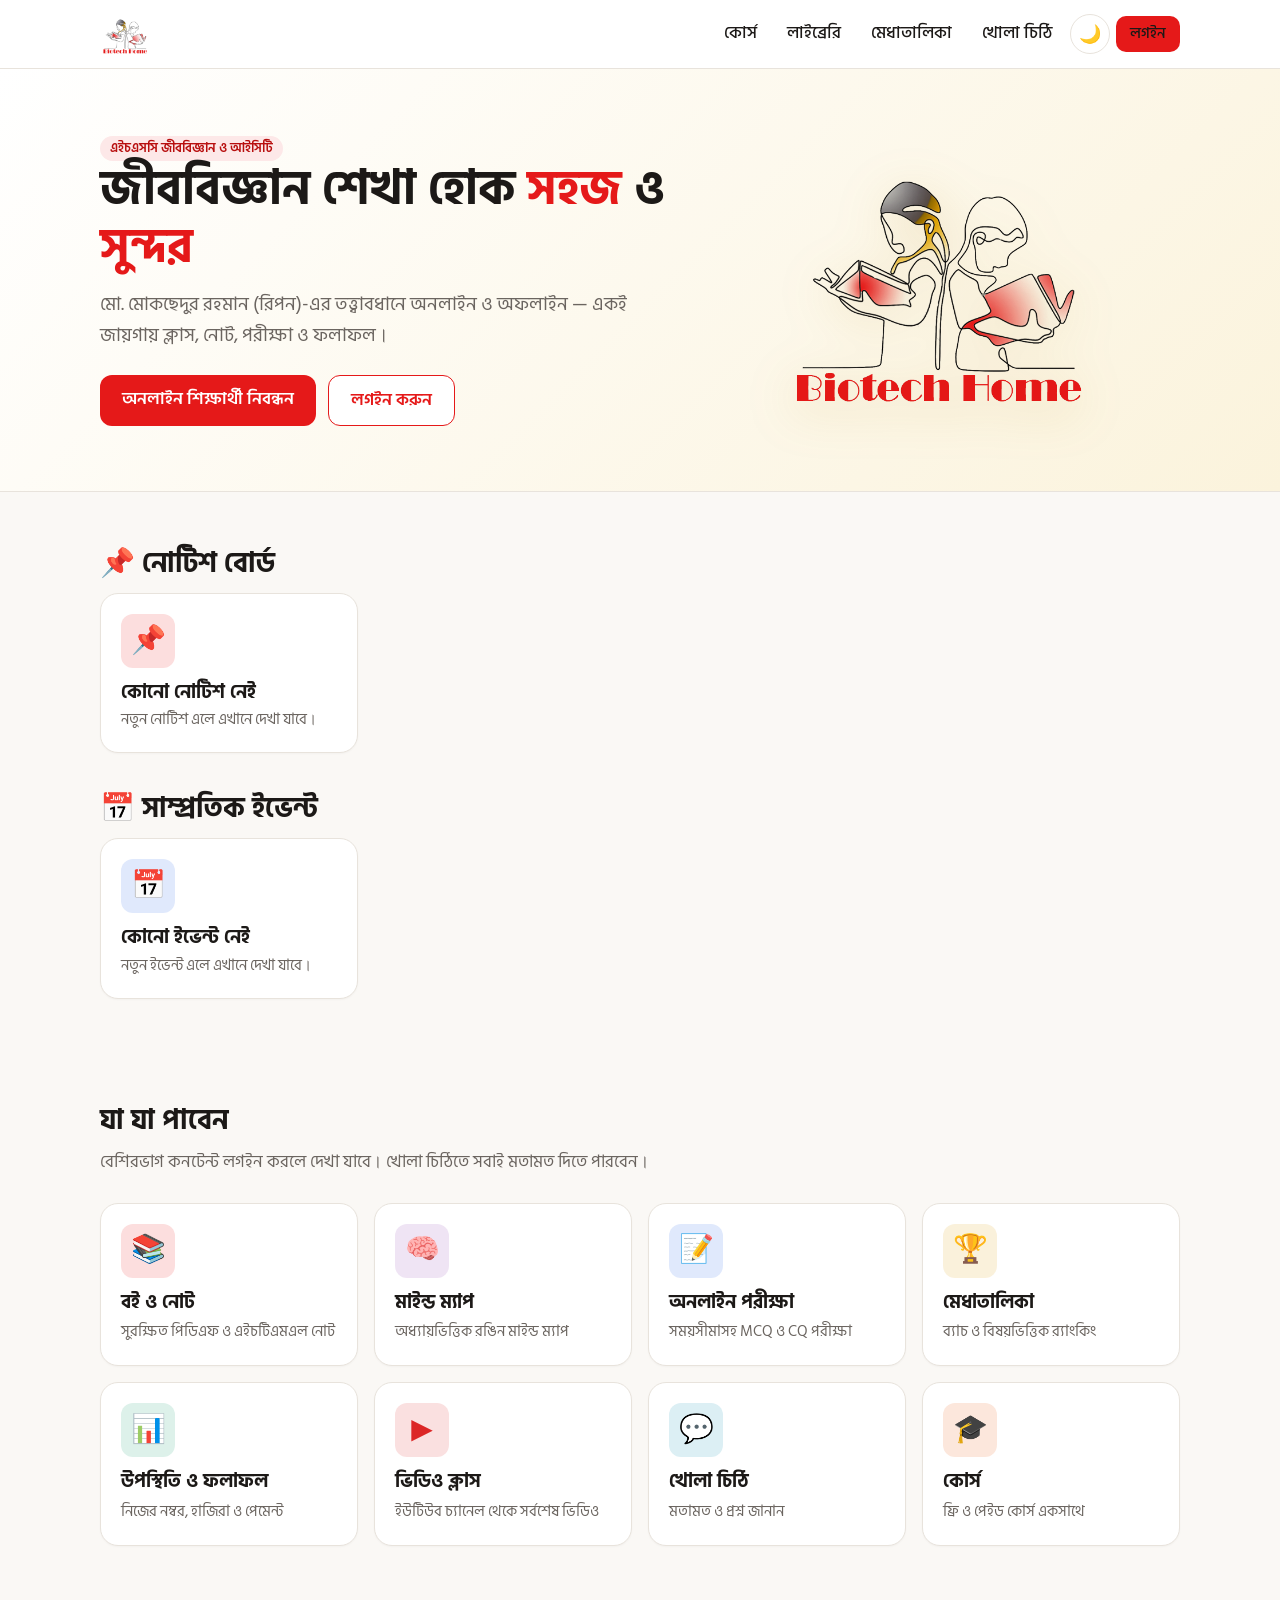
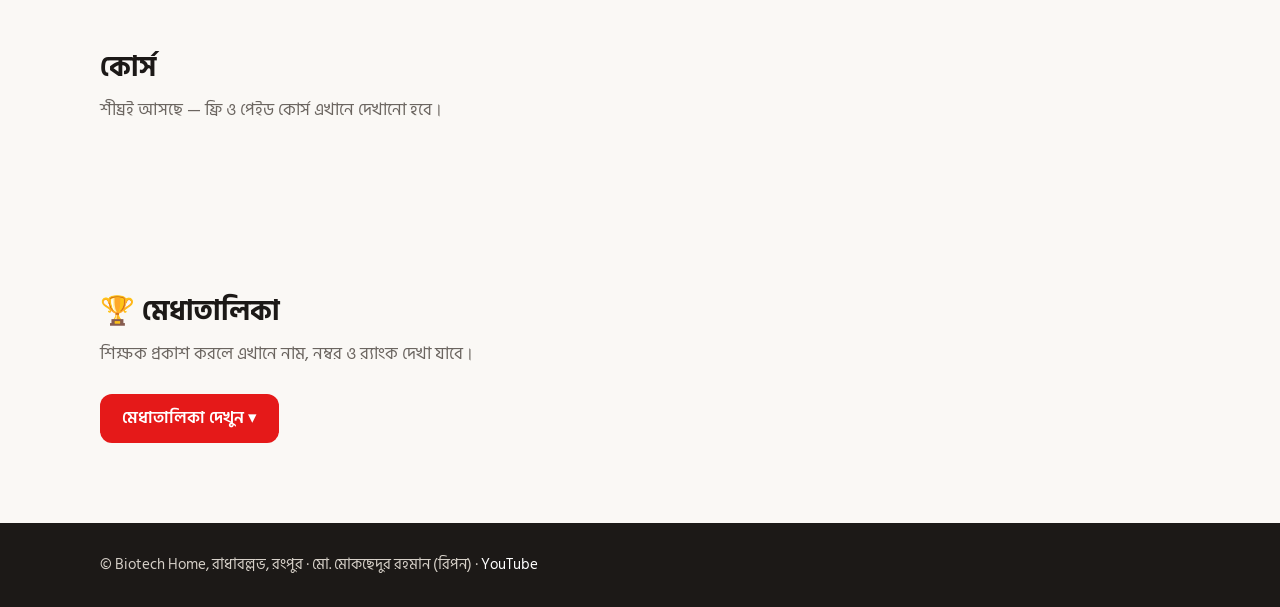
==== commit 8dc9ad56: "Admin features: folder content, access grants, promos, private letters, announcement bar Co-Authored" ====
--- a/site/index.html
+++ b/site/index.html
@@ -4,23 +4,36 @@
 <header class="top"><div class="wrap"><a class="brand" href="index.html"><img src="assets/logo-clear.png" alt="Biotech Home"></a>
 <nav class="nav"><a class="hide-m" href="index.html#courses">কোর্স</a><a class="hide-m" href="index.html#library">লাইব্রেরি</a><a class="hide-m" href="index.html#merit">মেধাতালিকা</a><a class="hide-m" href="letters.html">খোলা চিঠি</a><button class="theme" id="theme" aria-label="থিম পরিবর্তন">🌙</button><span id="navauth"><a class="btn sm" href="login.html">লগইন</a></span></nav></div></header>
 
-<div class="ticker" id="tk" hidden aria-label="ব্রেকিং নিউজ"><div class="in" id="tkin"></div></div>
+<div class="ann" id="tk" hidden role="status" aria-live="polite"><div class="wrap"><span class="live"><i></i>সর্বশেষ</span><div class="at" id="atx"></div><span class="ac" id="acn"></span><button type="button" id="ap" aria-label="আগের">‹</button><button type="button" id="an" aria-label="পরের">›</button></div></div>
 <section class="hero"><div class="wrap"><div><span class="tag red">এইচএসসি জীববিজ্ঞান ও আইসিটি</span>
 <h1>জীববিজ্ঞান শেখা হোক <em>সহজ</em> ও <em>সুন্দর</em></h1>
 <p>মো. মোকছেদুর রহমান (রিপন)-এর তত্ত্বাবধানে অনলাইন ও অফলাইন — একই জায়গায় ক্লাস, নোট, পরীক্ষা ও ফলাফল।</p>
 <div class="cta"><a class="btn" href="register.html">অনলাইন শিক্ষার্থী নিবন্ধন</a><a class="btn ghost" href="login.html">লগইন করুন</a></div></div>
 <div class="art"><img src="assets/logo-clear.png" alt="Biotech Home লোগো"></div></div></section>
-<section class="blk" id="notices"><div class="wrap"><div class="posts"><div class="card"><h2 style="margin-top:0">📌 নোটিশ বোর্ড</h2><div id="nb"><p class="hint">কোনো নোটিশ নেই।</p></div></div><div class="card"><h2 style="margin-top:0">📅 সাম্প্রতিক ইভেন্ট</h2><div id="ev"><p class="hint">কোনো ইভেন্ট নেই।</p></div></div></div></div></section>
+<section class="blk" id="notices"><div class="wrap"><h2>📌 নোটিশ বোর্ড</h2><div class="grid" id="nb"><div class="card tile static" style="--c:#E51919"><div class="ic">📌</div><b>কোনো নোটিশ নেই</b><span>নতুন নোটিশ এলে এখানে দেখা যাবে।</span></div></div>
+<h2 style="margin-top:34px">📅 সাম্প্রতিক ইভেন্ট</h2><div class="grid" id="ev"><div class="card tile static" style="--c:#2563EB"><div class="ic">📅</div><b>কোনো ইভেন্ট নেই</b><span>নতুন ইভেন্ট এলে এখানে দেখা যাবে।</span></div></div></div></section>
 <section class="blk" id="library"><div class="wrap"><h2>যা যা পাবেন</h2><p class="sub">বেশিরভাগ কনটেন্ট লগইন করলে দেখা যাবে। খোলা চিঠিতে সবাই মতামত দিতে পারবেন।</p><div class="grid"><a class="card tile" style="--c:#E51919" href="login.html"><div class="ic">📚</div><b>বই ও নোট</b><span>সুরক্ষিত পিডিএফ ও এইচটিএমএল নোট</span></a><a class="card tile" style="--c:#8E44AD" href="login.html"><div class="ic">🧠</div><b>মাইন্ড ম্যাপ</b><span>অধ্যায়ভিত্তিক রঙিন মাইন্ড ম্যাপ</span></a><a class="card tile" style="--c:#2563EB" href="login.html"><div class="ic">📝</div><b>অনলাইন পরীক্ষা</b><span>সময়সীমাসহ MCQ ও CQ পরীক্ষা</span></a><a class="card tile" style="--c:#D99A00" href="login.html"><div class="ic">🏆</div><b>মেধাতালিকা</b><span>ব্যাচ ও বিষয়ভিত্তিক র‍্যাংকিং</span></a><a class="card tile" style="--c:#0E9F6E" href="login.html"><div class="ic">📊</div><b>উপস্থিতি ও ফলাফল</b><span>নিজের নম্বর, হাজিরা ও পেমেন্ট</span></a><a class="card tile" style="--c:#DC2626" href="login.html"><div class="ic">▶️</div><b>ভিডিও ক্লাস</b><span>ইউটিউব চ্যানেল থেকে সর্বশেষ ভিডিও</span></a><a class="card tile" style="--c:#0891B2" href="letters.html"><div class="ic">💬</div><b>খোলা চিঠি</b><span>মতামত ও প্রশ্ন জানান</span></a><a class="card tile" style="--c:#EA580C" href="login.html"><div class="ic">🎓</div><b>কোর্স</b><span>ফ্রি ও পেইড কোর্স একসাথে</span></a></div></div></section>
-<section class="blk" id="courses"><div class="wrap"><h2>কোর্স</h2><p class="sub" id="cp">শীঘ্রই আসছে — ফ্রি ও পেইড কোর্স এখানে দেখানো হবে।</p><div class="grid" id="cg"></div></div></section>
+<section class="blk" id="courses"><div class="wrap"><h2>কোর্স</h2><p class="sub" id="cp">শীঘ্রই আসছে — ফ্রি ও পেইড কোর্স এখানে দেখানো হবে।</p><div class="promos" id="pr" hidden></div><div class="grid" id="cg"></div></div></section>
 <section class="blk" id="merit"><div class="wrap"><h2>🏆 মেধাতালিকা</h2><p class="sub" id="mp">শিক্ষক প্রকাশ করলে এখানে নাম, নম্বর ও র‍্যাংক দেখা যাবে।</p>
 <button type="button" class="btn" id="mtog" hidden aria-expanded="false">মেধাতালিকা দেখুন ▾</button>
 <div class="card" id="mc" hidden style="margin-top:14px"><div class="two"><div><label>সেশন</label><select id="ms"></select></div><div><label>পরীক্ষা</label><select id="me"></select></div></div><form class="msrch" id="mf"><input id="mq" type="search" maxlength="60" placeholder="নাম বা র‍্যাংক দিয়ে খুঁজুন" aria-label="খুঁজুন"><button class="btn sm" type="submit">খুঁজুন</button></form><div class="tw" style="margin-top:12px"><table><thead><tr><th>র‍্যাংক</th><th>নাম</th><th>নম্বর</th><th>%</th></tr></thead><tbody id="mb"></tbody></table></div></div></div></section>
 <footer class="foot"><div class="wrap">© Biotech Home, রাধাবল্লভ, রংপুর · মো. মোকছেদুর রহমান (রিপন) · <a href="https://www.youtube.com/@reponsathi">YouTube</a></div></footer><script src="js/vendor/supabase.js"></script><script src="js/app.js"></script><script>(async()=>{const p=await getProfile();if(p)$('#navauth').innerHTML='<a class="btn sm" href="dashboard.html">আমার ড্যাশবোর্ড</a>'})()</script><script>(async function(){try{const {data}=await sb.from('site_posts').select('id,kind,title,body,event_date,created_at').eq('is_active',true).order('created_at',{ascending:false}).limit(60);if(!data)return;
 const bn=d=>new Date(d+'T00:00:00').toLocaleDateString('bn-BD',{day:'numeric',month:'long',year:'numeric'});
-const tk=data.filter(x=>x.kind==='ticker');if(tk.length){const w=$('#tkin');tk.forEach(x=>{const s=document.createElement('span');const b=document.createElement('b');b.textContent='ব্রেকিং';s.append(b,x.title);w.append(s)});$('#tk').hidden=false}
-function fill(id,kind,max){const l=data.filter(x=>x.kind===kind).slice(0,max);if(!l.length)return;const box=$(id);box.replaceChildren();l.forEach(x=>{const d=document.createElement('div');d.className='post';const b=document.createElement('b');b.textContent=x.title;d.append(b);const dt=x.event_date||x.created_at.slice(0,10);const sm=document.createElement('small');sm.textContent=bn(dt);d.append(sm);if(x.body){const p=document.createElement('p');p.textContent=x.body;d.append(p)}box.append(d)})}
-fill('#nb','notice',8);fill('#ev','event',8)}catch(e){}})();</script><script>(async function(){try{const {data:ex}=await sb.rpc('merit_exams');if(!ex||!ex.length)return;const bn=n=>Number(n).toLocaleString('bn-BD');
+const tk=data.filter(x=>x.kind==='ticker');if(tk.length){let i=0,paused=false,T=0;const bx=$('#tk'),tx=$('#atx'),cn=$('#acn');
+ function show(n){i=(n+tk.length)%tk.length;tx.classList.remove('in');void tx.offsetWidth;tx.textContent=tk[i].title;tx.classList.add('in');cn.textContent=tk.length>1?(i+1).toLocaleString('bn-BD')+'/'+tk.length.toLocaleString('bn-BD'):''}
+ function auto(){clearInterval(T);if(tk.length>1)T=setInterval(()=>{if(!paused&&!document.hidden)show(i+1)},5500)}
+ $('#ap').onclick=()=>{show(i-1);auto()};$('#an').onclick=()=>{show(i+1);auto()};if(tk.length<2){$('#ap').hidden=$('#an').hidden=true}
+ bx.onmouseenter=()=>paused=true;bx.onmouseleave=()=>paused=false;bx.hidden=false;show(0);auto()}
+const NC=['#E51919','#2563EB','#0E9F6E','#D99A00','#8E44AD','#0891B2'];
+function fill(id,kind,max,ic){const l=data.filter(x=>x.kind===kind).slice(0,max);if(!l.length)return;const box=$(id);box.replaceChildren();l.forEach((x,k)=>{const d=document.createElement('div');d.className='card tile static';d.style.setProperty('--c',NC[(k+(kind==='event'?1:0))%6]);const c=document.createElement('div');c.className='ic';c.textContent=ic;const b=document.createElement('b');b.textContent=x.title;const dt=x.event_date||x.created_at.slice(0,10);const sm=document.createElement('small');sm.className='dt';sm.textContent=bn(dt);d.append(c,b,sm);if(x.body){const p=document.createElement('span');p.textContent=x.body;d.append(p)}box.append(d)})}
+fill('#nb','notice',8,'📌');fill('#ev','event',8,'📅')}catch(e){}})();
+(async function(){try{const {data}=await sb.from('site_promos').select('id,kind,title,caption,youtube_id,image_path,link_url').eq('is_active',true).order('sort_order').order('created_at').limit(20);if(!data||!data.length)return;
+ const box=$('#pr');box.hidden=false;data.forEach(p=>{const c=document.createElement('div');c.className='pc';const m=document.createElement('div');m.className='pm';
+  if(p.kind==='image'){const im=document.createElement('img');im.loading='lazy';im.alt=p.title;im.src=SUPABASE_URL+'/storage/v1/object/public/promo-images/'+p.image_path;
+   if(p.link_url){const a=document.createElement('a');a.href=p.link_url;a.target='_blank';a.rel='noopener noreferrer';a.append(im);m.append(a)}else m.append(im)}
+  else{const im=document.createElement('img');im.loading='lazy';im.alt=p.title;im.src='https://i.ytimg.com/vi/'+p.youtube_id+'/hqdefault.jpg';const pl=document.createElement('button');pl.type='button';pl.className='play';pl.setAttribute('aria-label','ভিডিও চালান');pl.textContent='▶';
+   pl.onclick=()=>{const f=document.createElement('iframe');f.src='https://www.youtube-nocookie.com/embed/'+encodeURIComponent(p.youtube_id)+'?autoplay=1&rel=0&modestbranding=1&playsinline=1';f.allow='autoplay; encrypted-media; picture-in-picture; fullscreen';f.allowFullscreen=true;f.referrerPolicy='strict-origin-when-cross-origin';m.replaceChildren(f)};m.append(im,pl)}
+  const t=document.createElement('div');t.className='pt';const b=document.createElement('b');b.textContent=p.title;t.append(b);if(p.caption){const s=document.createElement('span');s.textContent=p.caption;t.append(s)}c.append(m,t);box.append(c)})}catch(e){}})();</script><script>(async function(){try{const {data:ex}=await sb.rpc('merit_exams');if(!ex||!ex.length)return;const bn=n=>Number(n).toLocaleString('bn-BD');
 $('#mtog').hidden=false;$('#mtog').onclick=()=>{const c=$('#mc'),open=c.hidden;c.hidden=!open;$('#mtog').textContent=open?'মেধাতালিকা লুকান ▴':'মেধাতালিকা দেখুন ▾';$('#mtog').setAttribute('aria-expanded',open?'true':'false')};{const {data:{session}}=await sb.auth.getSession();$('#mp').textContent=session?'সর্বশেষ প্রকাশিত ফলাফলের ভিত্তিতে।':'সর্বশেষ প্রকাশিত ফলাফলের প্রথম ১০ র‍্যাংক। পুরো তালিকা দেখতে লগইন করুন।'}const ys=[...new Set(ex.map(x=>x.session_year))];ys.forEach(y=>$('#ms').append(new Option('HSC '+y,y)));
 function exs(){const y=+$('#ms').value;$('#me').replaceChildren(new Option('সব পরীক্ষার মোট',''));ex.filter(x=>x.session_year===y).forEach(x=>$('#me').append(new Option(x.name+' ('+bn(x.max_marks)+')',x.id)))}
 let MR=[];
--- a/site/css/style.css
+++ b/site/css/style.css
@@ -107,3 +107,28 @@
 tbody tr:hover td{background:var(--zebra-h)}
 tbody tr:last-child td{border-bottom:0}
 .msrch{display:flex;gap:8px;margin-top:12px}.msrch input{flex:1}
+
+/* announcement bar (replaces the scrolling ticker) */
+.ann{background:linear-gradient(90deg,var(--red),#c01212);color:#fff;font-size:16px}
+.ann .wrap{display:flex;align-items:center;gap:12px;min-height:44px;padding-top:6px;padding-bottom:6px}
+.ann .live{display:inline-flex;align-items:center;gap:7px;background:rgba(255,255,255,.18);border-radius:999px;padding:2px 12px;font-weight:700;white-space:nowrap}
+.ann .live i{width:8px;height:8px;border-radius:50%;background:#fff;animation:pls 1.6s ease-out infinite}
+@keyframes pls{0%{box-shadow:0 0 0 0 rgba(255,255,255,.7)}70%{box-shadow:0 0 0 9px rgba(255,255,255,0)}100%{box-shadow:0 0 0 0 rgba(255,255,255,0)}}
+.ann .at{flex:1;min-width:0;overflow:hidden;text-overflow:ellipsis;white-space:nowrap;font-weight:500}
+.ann .at.in{animation:annin .45s ease both}@keyframes annin{from{opacity:0;transform:translateY(10px)}to{opacity:1;transform:none}}
+.ann .ac{opacity:.85;font-size:14px;white-space:nowrap}
+.ann button{border:0;background:rgba(255,255,255,.18);color:#fff;width:28px;height:28px;border-radius:50%;font-size:20px;line-height:1;cursor:pointer}.ann button:hover{background:rgba(255,255,255,.32)}
+@media(max-width:600px){.ann .at{white-space:normal;font-size:15px}}
+@media(prefers-reduced-motion:reduce){.ann .live i,.ann .at.in{animation:none}}
+/* notice / event tiles (same look as the feature tiles, not clickable) */
+.tile.static{cursor:default}.tile.static::after{content:none}
+.tile.static .dt{display:block;color:var(--mut);font-size:14px;margin:2px 0 4px;transition:color .3s}.tile.static:hover .dt{color:#ffffffc0}
+.tile.static span{display:block;white-space:pre-wrap}
+.tile.static:hover{transform:translateY(-4px)}
+/* promo strip */
+.promos{display:flex;gap:16px;overflow-x:auto;scroll-snap-type:x mandatory;padding:4px 2px 14px;margin-bottom:22px;-webkit-overflow-scrolling:touch}
+.promos .pc{flex:0 0 min(340px,82%);scroll-snap-align:start;background:var(--card);border:1px solid var(--line);border-radius:18px;overflow:hidden;box-shadow:0 1px 2px rgba(0,0,0,.04)}
+.promos .pm{position:relative;aspect-ratio:16/9;background:#000}
+.promos .pm img,.promos .pm iframe{width:100%;height:100%;object-fit:cover;border:0;display:block}
+.promos .play{position:absolute;left:50%;top:50%;transform:translate(-50%,-50%);width:58px;height:58px;border-radius:50%;border:0;background:rgba(229,25,25,.92);color:#fff;font-size:22px;cursor:pointer;box-shadow:0 6px 18px rgba(0,0,0,.35)}
+.promos .pt{padding:12px 14px}.promos .pt b{display:block;font-size:18px}.promos .pt span{display:block;color:var(--mut);font-size:15px}
